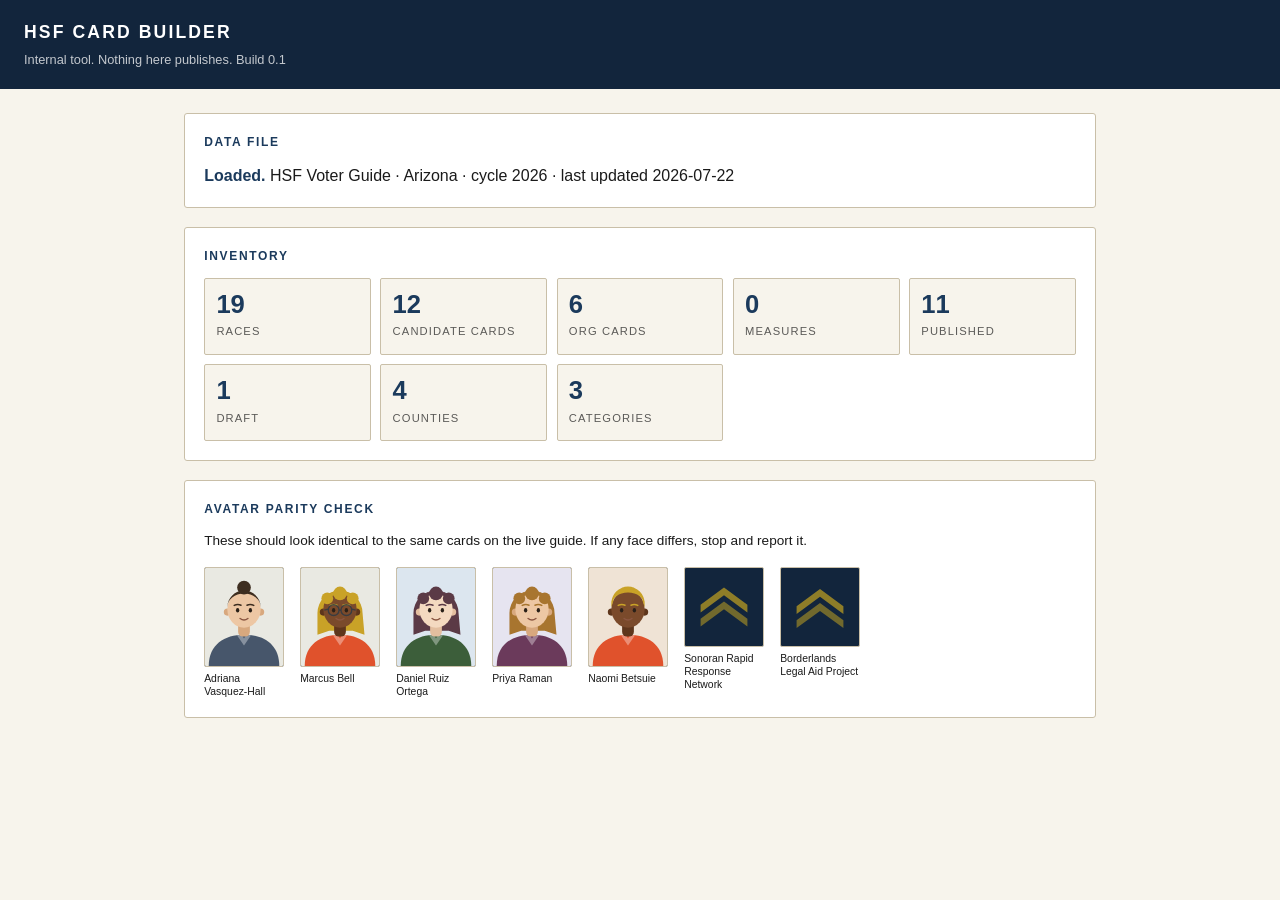
==== builder.html @ 8ab75400 "Add card builder shell" ====
<!DOCTYPE html>
<html lang="en">
<head>
<meta charset="utf-8">
<meta name="viewport" content="width=device-width, initial-scale=1">
<meta name="robots" content="noindex, nofollow">
<title>HSF Card Builder</title>
<style>
  :root {
    --navy-dark:#12253C; --navy:#1B3A5C; --orange:#E0522C;
    --gold:#F5C518; --paper:#F7F4EC; --rule:#C9BFA8; --ink:#1A1A1A;
  }
  * { box-sizing:border-box; }
  body {
    margin:0; background:var(--paper); color:var(--ink);
    font:16px/1.5 -apple-system,BlinkMacSystemFont,"Segoe UI",Roboto,sans-serif;
  }
  header {
    background:var(--navy-dark); color:#fff; padding:1.2rem 1.5rem;
  }
  header h1 { margin:0; font-size:1.1rem; letter-spacing:.12em; text-transform:uppercase; }
  header p { margin:.3rem 0 0; font-size:.8rem; opacity:.75; }
  main { max-width:60rem; margin:0 auto; padding:1.5rem; }
  .panel {
    background:#fff; border:1px solid var(--rule);
    border-radius:3px; padding:1.2rem; margin-bottom:1.2rem;
  }
  .panel h2 {
    margin:0 0 .8rem; font-size:.75rem; letter-spacing:.14em;
    text-transform:uppercase; color:var(--navy);
  }
  .grid { display:grid; grid-template-columns:repeat(auto-fill,minmax(140px,1fr)); gap:.6rem; }
  .stat { background:var(--paper); border:1px solid var(--rule); padding:.7rem; border-radius:2px; }
  .stat b { display:block; font-size:1.6rem; color:var(--navy); line-height:1.1; }
  .stat span { font-size:.7rem; letter-spacing:.1em; text-transform:uppercase; opacity:.7; }
  .faces { display:flex; flex-wrap:wrap; gap:1rem; }
  .face { width:80px; }
  .face .box {
    width:80px; aspect-ratio:4/5; border:1px solid var(--rule);
    overflow:hidden; background:var(--navy); border-radius:2px;
  }
  .face.org .box { aspect-ratio:1/1; background:var(--navy-dark); }
  .face svg { width:100%; height:100%; display:block; }
  .face small { display:block; font-size:.65rem; margin-top:.3rem; line-height:1.25; }
  .err {
    background:#FDECEA; border:1px solid var(--orange);
    padding:1rem; border-radius:3px; color:#7A1D0C;
  }
  code { background:#EFE9DA; padding:.1rem .3rem; border-radius:2px; font-size:.85em; }
</style>
</head>
<body>

<header>
  <h1>HSF Card Builder</h1>
  <p>Internal tool. Nothing here publishes. Build 0.1</p>
</header>

<main>
  <div class="panel">
    <h2>Data file</h2>
    <div id="status">Loading data.json&hellip;</div>
  </div>

  <div class="panel" id="statsPanel" hidden>
    <h2>Inventory</h2>
    <div class="grid" id="stats"></div>
  </div>

  <div class="panel" id="facesPanel" hidden>
    <h2>Avatar parity check</h2>
    <p style="margin:.2rem 0 1rem;font-size:.85rem;">
      These should look identical to the same cards on the live guide.
      If any face differs, stop and report it.
    </p>
    <div class="faces" id="faces"></div>
  </div>
</main>

<script>
(function () {
  "use strict";

  function hashOf(s) {
    var h = 0, i;
    for (i = 0; i < s.length; i++) { h = (h * 31 + s.charCodeAt(i)) & 0x7fffffff; }
    return h;
  }

  var SKIN = [
    ["#F4D9C0","#E3BE9F"],["#EDC7A4","#D8A87E"],["#DCA97C","#C08A5C"],
    ["#C4885A","#A66B41"],["#A2683E","#84502C"],["#7A4A2B","#5E361C"],
    ["#5A3520","#432414"]
  ];
  var HAIRC = ["#241C15","#3E2E20","#6B4A2C","#A8752F","#C9A227","#8E8E8E","#E4E0D8","#5B3A46"];
  var SHIRT = ["#1B3A5C","#E0522C","#2E6E6A","#6B3A5B","#47566B","#B4552C","#3C5E3A"];
  var BG = ["#DCE6EF","#EFE3D5","#E2EBE1","#EEE0E6","#E6E4F0","#E9E9E2"];

  function personAvatar(name) {
    var h = hashOf(name);
    var pick = function (arr, shift) { return arr[(h >> shift) % arr.length]; };
    var skin = pick(SKIN,0), hair = pick(HAIRC,3), shirt = pick(SHIRT,6), bg = pick(BG,9);
    var style = (h >> 12) % 6;
    var glasses = ((h >> 15) % 4) === 0;
    var beard = ((h >> 17) % 5) === 0;
    var s = [];
    s.push('<rect x="0" y="0" width="80" height="100" fill="' + bg + '"/>');
    if (style === 2) s.push('<path d="M18 44 a22 22 0 0 1 44 0 l0 30 l-9 0 l0 -26 a13 13 0 0 0 -26 0 l0 26 l-9 0 z" fill="' + hair + '"/>');
    if (style === 4) s.push('<path d="M17 46 a23 23 0 0 1 46 0 l2 22 l-12 -4 l-24 0 l-12 4 z" fill="' + hair + '"/>');
    s.push('<path d="M4 100 C4 78 20 68 40 68 C60 68 76 78 76 100 Z" fill="' + shirt + '"/>');
    s.push('<path d="M33 69 L40 79 L47 69 L43 67 L40 72 L37 67 Z" fill="#FFFFFF" fill-opacity="0.35"/>');
    s.push('<rect x="34" y="54" width="12" height="16" rx="5" fill="' + skin[1] + '"/>');
    s.push('<circle cx="23" cy="45" r="3.6" fill="' + skin[1] + '"/><circle cx="57" cy="45" r="3.6" fill="' + skin[1] + '"/>');
    s.push('<ellipse cx="40" cy="42" rx="17" ry="19" fill="' + skin[0] + '"/>');
    if (style === 0) s.push('<path d="M23 40 a17 17 0 0 1 34 0 l0 -4 a17 17 0 0 0 -34 0 z M23 40 a17 17 0 0 1 34 0 l-2 -6 a15 15 0 0 0 -30 0 z" fill="' + hair + '"/><path d="M23 38 a17 17 0 0 1 34 0 a17 13 0 0 0 -34 0 z" fill="' + hair + '"/>');
    if (style === 1) s.push('<path d="M23 40 a17 17 0 0 1 34 0 c-4 -8 -12 -6 -22 -10 c-6 -2 -10 4 -12 10 z" fill="' + hair + '"/>');
    if (style === 2) s.push('<path d="M23 39 a17 17 0 0 1 34 0 a17 12 0 0 0 -34 0 z" fill="' + hair + '"/>');
    if (style === 3) s.push('<circle cx="40" cy="20" r="7" fill="' + hair + '"/><path d="M23 40 a17 17 0 0 1 34 0 a17 14 0 0 0 -34 0 z" fill="' + hair + '"/>');
    if (style === 4) s.push('<path d="M23 40 a17 17 0 0 1 34 0 a17 13 0 0 0 -34 0 z" fill="' + hair + '"/><circle cx="27" cy="31" r="6" fill="' + hair + '"/><circle cx="40" cy="26" r="7" fill="' + hair + '"/><circle cx="53" cy="31" r="6" fill="' + hair + '"/>');
    if (style === 5) s.push('<path d="M25 38 a15 15 0 0 1 30 0 a15 7 0 0 0 -30 0 z" fill="' + hair + '" fill-opacity="0.85"/>');
    s.push('<ellipse cx="33.5" cy="43" rx="1.7" ry="2.3" fill="#2A2018"/>');
    s.push('<ellipse cx="46.5" cy="43" rx="1.7" ry="2.3" fill="#2A2018"/>');
    s.push('<path d="M30 38.2 q3.5 -2 7 -0.2" stroke="' + hair + '" stroke-width="1.5" fill="none" stroke-linecap="round"/>');
    s.push('<path d="M43 38 q3.5 -1.8 7 0.2" stroke="' + hair + '" stroke-width="1.5" fill="none" stroke-linecap="round"/>');
    if (beard) s.push('<path d="M25 45 c0 12 7 18 15 18 c8 0 15 -6 15 -18 c0 9 -6 12 -15 12 c-9 0 -15 -3 -15 -12 z" fill="' + hair + '" fill-opacity="0.9"/>');
    s.push('<path d="M36 51.5 q4 3 8 0" stroke="#8A5541" stroke-width="1.5" fill="none" stroke-linecap="round"/>');
    if (glasses) {
      s.push('<g fill="none" stroke="#2F3A45" stroke-width="1.4" stroke-opacity="0.85">' +
        '<circle cx="33.5" cy="43" r="5.5"/><circle cx="46.5" cy="43" r="5.5"/>' +
        '<path d="M39 43 h2"/><path d="M28 42 l-4 1"/><path d="M52 42 l4 1"/></g>');
    }
    return '<svg viewBox="0 0 80 100" preserveAspectRatio="xMidYMid slice" role="presentation">' + s.join("") + "</svg>";
  }

  function orgMark(name) {
    var h = hashOf(name);
    var lift = (h % 5) - 2;
    return (
      '<svg viewBox="0 0 100 100" preserveAspectRatio="xMidYMid meet" role="presentation">' +
        '<g fill="var(--gold)" fill-opacity="0.42">' +
          '<path d="M20 ' + (66+lift) + " L50 " + (44+lift) + " L80 " + (66+lift) + " L80 " + (76+lift) + " L50 " + (54+lift) + " L20 " + (76+lift) + ' Z"/>' +
          '<path d="M20 ' + (48+lift) + " L50 " + (26+lift) + " L80 " + (48+lift) + " L80 " + (58+lift) + " L50 " + (36+lift) + " L20 " + (58+lift) + ' Z" fill-opacity="0.55"/>' +
        "</g>" +
      "</svg>"
    );
  }

  function el(id) { return document.getElementById(id); }

  function esc(t) {
    return String(t).replace(/[&<>"]/g, function (c) {
      return { "&":"&amp;", "<":"&lt;", ">":"&gt;", '"':"&quot;" }[c];
    });
  }

  function stat(n, label) {
    return '<div class="stat"><b>' + n + '</b><span>' + label + '</span></div>';
  }

  function render(d) {
    el("status").innerHTML =
      '<strong style="color:#1B3A5C;">Loaded.</strong> ' +
      esc(d.settings.guide_name) + " &middot; " +
      esc(d.settings.state) + " &middot; cycle " + esc(d.settings.cycle) +
      " &middot; last updated " + esc(d.settings.last_updated);

    var entries = d.entries || [];
    var orgs = d.organizations || [];
    var pub = entries.filter(function (e) { return e.status === "published"; }).length;
    var draft = entries.filter(function (e) { return e.status === "draft"; }).length;

    el("stats").innerHTML =
      stat((d.races || []).length, "Races") +
      stat(entries.length, "Candidate cards") +
      stat(orgs.length, "Org cards") +
      stat((d.measures || []).length, "Measures") +
      stat(pub, "Published") +
      stat(draft, "Draft") +
      stat((d.counties || []).length, "Counties") +
      stat((d.categories || []).length, "Categories");
    el("statsPanel").hidden = false;

    var html = "";
    entries.slice(0, 5).forEach(function (e) {
      html += '<div class="face"><div class="box">' + personAvatar(e.name) +
              "</div><small>" + esc(e.name) + "</small></div>";
    });
    orgs.slice(0, 2).forEach(function (o) {
      html += '<div class="face org"><div class="box">' + orgMark(o.name) +
              "</div><small>" + esc(o.name) + "</small></div>";
    });
    el("faces").innerHTML = html;
    el("facesPanel").hidden = false;
  }

  fetch("data.json?t=" + Date.now())
    .then(function (r) {
      if (!r.ok) { throw new Error("HTTP " + r.status); }
      return r.json();
    })
    .then(render)
    .catch(function (err) {
      el("status").innerHTML =
        '<div class="err"><strong>Could not load data.json.</strong><br>' +
        esc(err.message) + "<br><br>If this page was opened from disk, that is the cause. " +
        "The builder must be viewed over http, not as a local file.</div>";
    });
})();
</script>
</body>
</html>
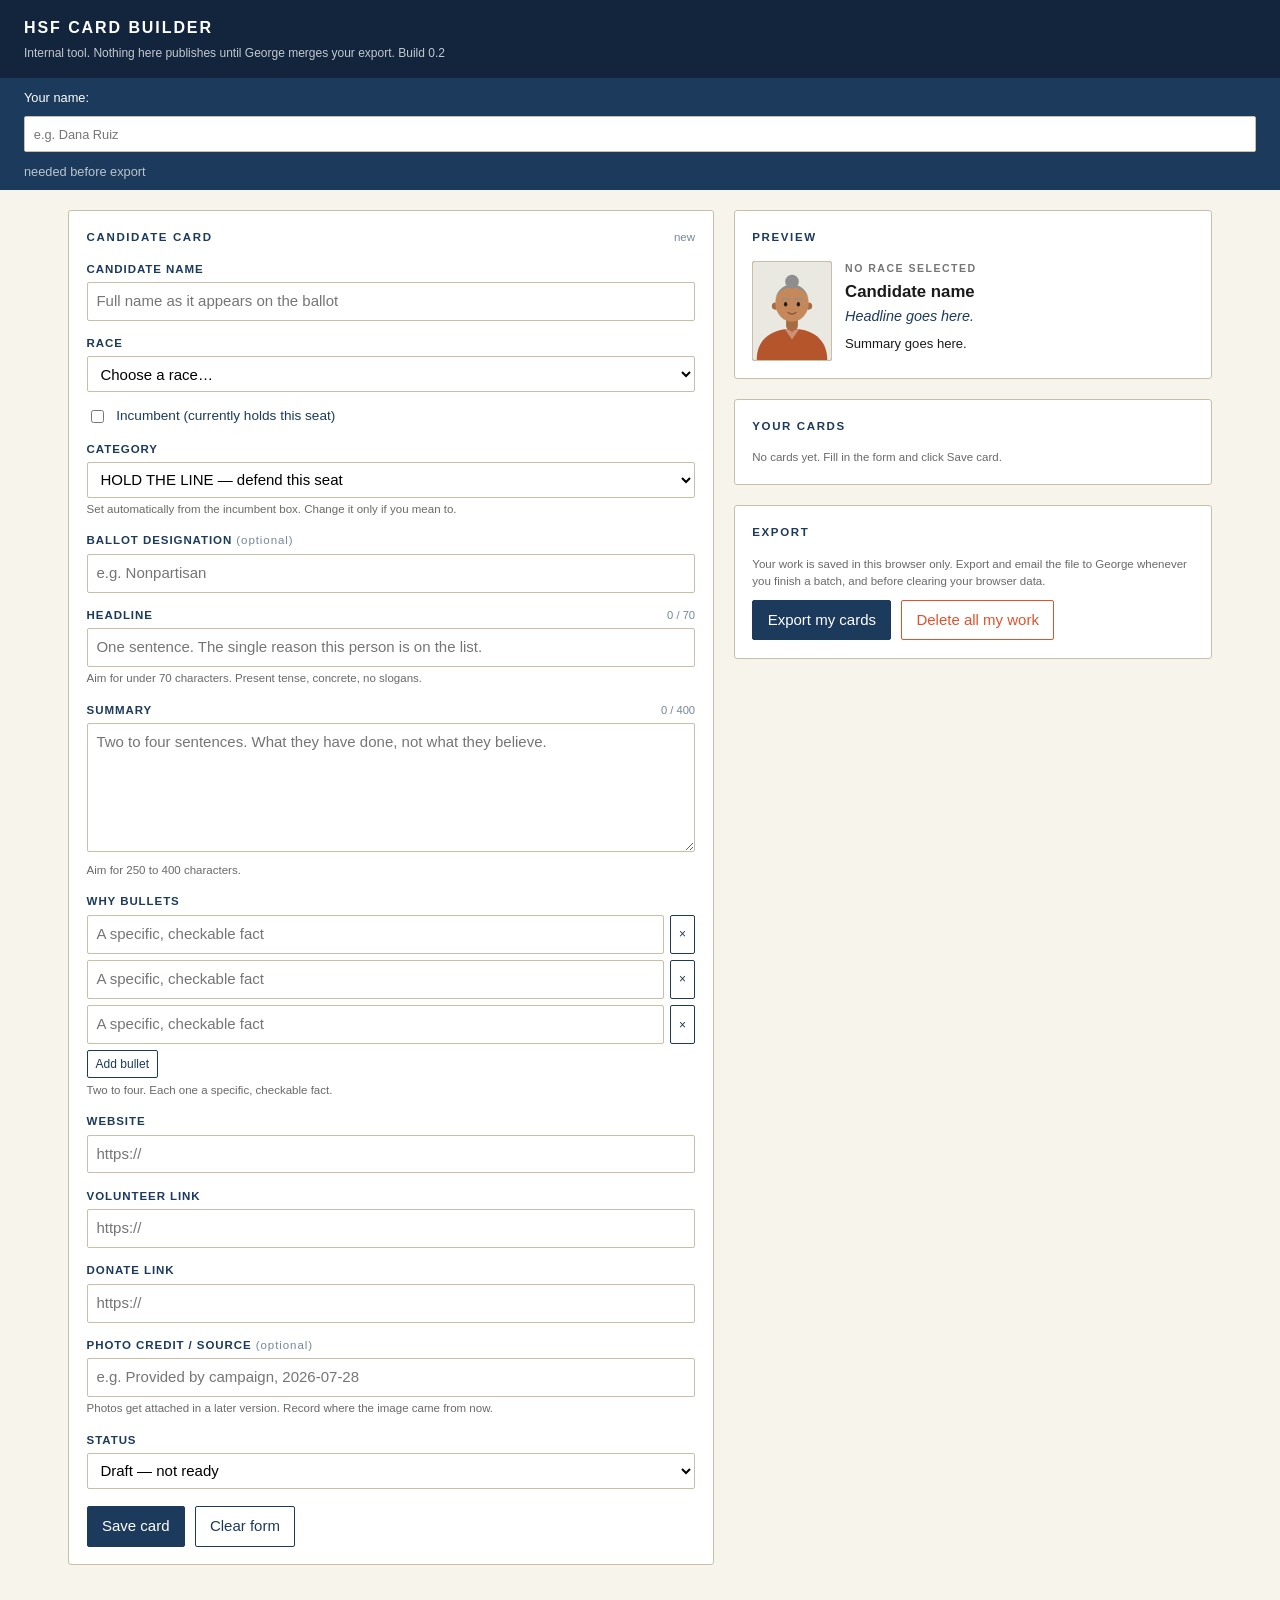
==== commit a8321545: "Builder: candidate card form, preview, export" ====
--- a/builder.html
+++ b/builder.html
@@ -9,43 +9,96 @@
   :root {
     --navy-dark:#12253C; --navy:#1B3A5C; --orange:#E0522C;
     --gold:#F5C518; --paper:#F7F4EC; --rule:#C9BFA8; --ink:#1A1A1A;
+    --ok:#2E6E4F;
   }
   * { box-sizing:border-box; }
   body {
     margin:0; background:var(--paper); color:var(--ink);
-    font:16px/1.5 -apple-system,BlinkMacSystemFont,"Segoe UI",Roboto,sans-serif;
-  }
-  header {
-    background:var(--navy-dark); color:#fff; padding:1.2rem 1.5rem;
-  }
-  header h1 { margin:0; font-size:1.1rem; letter-spacing:.12em; text-transform:uppercase; }
-  header p { margin:.3rem 0 0; font-size:.8rem; opacity:.75; }
-  main { max-width:60rem; margin:0 auto; padding:1.5rem; }
+    font:15px/1.5 -apple-system,BlinkMacSystemFont,"Segoe UI",Roboto,sans-serif;
+  }
+  header { background:var(--navy-dark); color:#fff; padding:1rem 1.5rem; }
+  header h1 { margin:0; font-size:1rem; letter-spacing:.12em; text-transform:uppercase; }
+  header p { margin:.25rem 0 0; font-size:.75rem; opacity:.75; }
+
+  .who {
+    background:var(--navy); color:#fff; padding:.6rem 1.5rem;
+    display:flex; gap:.6rem; align-items:center; flex-wrap:wrap; font-size:.8rem;
+  }
+  .who input { padding:.35rem .5rem; border:0; border-radius:2px; font:inherit; min-width:14rem; }
+
+  main { max-width:74rem; margin:0 auto; padding:1.25rem; }
+  .cols { display:grid; grid-template-columns:1fr; gap:1.25rem; }
+  @media (min-width:60rem) { .cols { grid-template-columns:1.35fr 1fr; align-items:start; } }
+
   .panel {
     background:#fff; border:1px solid var(--rule);
-    border-radius:3px; padding:1.2rem; margin-bottom:1.2rem;
+    border-radius:3px; padding:1.1rem; margin-bottom:1.25rem;
   }
   .panel h2 {
-    margin:0 0 .8rem; font-size:.75rem; letter-spacing:.14em;
+    margin:0 0 .9rem; font-size:.72rem; letter-spacing:.14em;
     text-transform:uppercase; color:var(--navy);
   }
-  .grid { display:grid; grid-template-columns:repeat(auto-fill,minmax(140px,1fr)); gap:.6rem; }
-  .stat { background:var(--paper); border:1px solid var(--rule); padding:.7rem; border-radius:2px; }
-  .stat b { display:block; font-size:1.6rem; color:var(--navy); line-height:1.1; }
-  .stat span { font-size:.7rem; letter-spacing:.1em; text-transform:uppercase; opacity:.7; }
-  .faces { display:flex; flex-wrap:wrap; gap:1rem; }
-  .face { width:80px; }
-  .face .box {
-    width:80px; aspect-ratio:4/5; border:1px solid var(--rule);
-    overflow:hidden; background:var(--navy); border-radius:2px;
-  }
-  .face.org .box { aspect-ratio:1/1; background:var(--navy-dark); }
-  .face svg { width:100%; height:100%; display:block; }
-  .face small { display:block; font-size:.65rem; margin-top:.3rem; line-height:1.25; }
-  .err {
-    background:#FDECEA; border:1px solid var(--orange);
-    padding:1rem; border-radius:3px; color:#7A1D0C;
-  }
+  .panel h2 .sub { float:right; letter-spacing:0; text-transform:none; opacity:.6; font-weight:400; }
+
+  label { display:block; font-size:.72rem; letter-spacing:.08em; text-transform:uppercase;
+          color:var(--navy); margin:.9rem 0 .25rem; font-weight:700; }
+  label:first-of-type { margin-top:0; }
+  input[type=text], input[type=url], input[type=number], select, textarea {
+    width:100%; padding:.45rem .55rem; border:1px solid var(--rule);
+    border-radius:2px; font:inherit; background:#fff;
+  }
+  textarea { resize:vertical; }
+  .row { display:flex; gap:.6rem; align-items:center; }
+  .row input[type=checkbox] { width:auto; }
+  .row label { margin:0; text-transform:none; letter-spacing:0; font-size:.85rem; font-weight:400; }
+  .hint { font-size:.72rem; opacity:.65; margin:.2rem 0 0; }
+  .count { font-size:.7rem; opacity:.6; float:right; font-weight:400; letter-spacing:0; text-transform:none; }
+  .count.over { color:var(--orange); opacity:1; font-weight:700; }
+
+  button {
+    font:inherit; padding:.5rem .9rem; border-radius:2px; cursor:pointer;
+    border:1px solid var(--navy); background:var(--navy); color:#fff;
+  }
+  button.ghost { background:#fff; color:var(--navy); }
+  button.danger { border-color:var(--orange); background:#fff; color:var(--orange); }
+  button.sm { padding:.25rem .5rem; font-size:.75rem; }
+  .actions { margin-top:1.1rem; display:flex; gap:.6rem; flex-wrap:wrap; }
+
+  .newrace { border:1px dashed var(--rule); padding:.9rem; margin-top:.6rem; background:var(--paper); border-radius:2px; }
+  .cty { display:flex; gap:.9rem; flex-wrap:wrap; margin-top:.3rem; }
+  .cty label { margin:0; text-transform:none; letter-spacing:0; font-weight:400; font-size:.85rem; }
+
+  .bullet { display:flex; gap:.4rem; margin-bottom:.4rem; }
+  .bullet input { flex:1; }
+
+  .cardlist { list-style:none; margin:0; padding:0; }
+  .cardlist li {
+    border:1px solid var(--rule); border-radius:2px; padding:.55rem .7rem;
+    margin-bottom:.5rem; display:flex; gap:.6rem; align-items:center;
+  }
+  .cardlist .nm { flex:1; min-width:0; }
+  .cardlist .nm b { display:block; font-size:.9rem; }
+  .cardlist .nm span { font-size:.72rem; opacity:.65; }
+  .tag { font-size:.62rem; letter-spacing:.1em; text-transform:uppercase; padding:.15rem .35rem;
+         border-radius:2px; font-weight:700; }
+  .tag.hold { background:var(--navy); color:#fff; }
+  .tag.seize { background:var(--orange); color:#fff; }
+  .tag.draft { background:#EFE9DA; color:#6b6152; }
+
+  .prev { display:flex; gap:.8rem; }
+  .prevpic { flex:0 0 auto; width:80px; aspect-ratio:4/5; border:1px solid var(--rule);
+             overflow:hidden; background:var(--navy); border-radius:2px; }
+  .prevpic svg, .prevpic img { width:100%; height:100%; display:block; object-fit:cover; object-position:50% 20%; }
+  .prevbody { min-width:0; }
+  .prevrace { font-size:.66rem; font-weight:800; letter-spacing:.14em; text-transform:uppercase; opacity:.6; }
+  .prevname { font-size:1.05rem; font-weight:800; margin:.15rem 0; }
+  .prevhead { font-size:.9rem; font-style:italic; color:var(--navy); margin:0 0 .4rem; }
+  .prevsum { font-size:.82rem; margin:0 0 .4rem; }
+  .prevbul { margin:0; padding-left:1.1rem; font-size:.78rem; }
+
+  .msg { padding:.6rem .8rem; border-radius:2px; margin-bottom:.9rem; font-size:.85rem; }
+  .msg.err { background:#FDECEA; border:1px solid var(--orange); color:#7A1D0C; }
+  .msg.ok  { background:#E8F3EC; border:1px solid var(--ok); color:#1E4A35; }
   code { background:#EFE9DA; padding:.1rem .3rem; border-radius:2px; font-size:.85em; }
 </style>
 </head>
@@ -53,159 +106,123 @@
 
 <header>
   <h1>HSF Card Builder</h1>
-  <p>Internal tool. Nothing here publishes. Build 0.1</p>
+  <p>Internal tool. Nothing here publishes until George merges your export. Build 0.2</p>
 </header>
 
+<div class="who">
+  <span>Your name:</span>
+  <input type="text" id="volunteer" placeholder="e.g. Dana Ruiz" autocomplete="off">
+  <span id="whoNote" style="opacity:.7;"></span>
+</div>
+
 <main>
-  <div class="panel">
-    <h2>Data file</h2>
-    <div id="status">Loading data.json&hellip;</div>
-  </div>
-
-  <div class="panel" id="statsPanel" hidden>
-    <h2>Inventory</h2>
-    <div class="grid" id="stats"></div>
-  </div>
-
-  <div class="panel" id="facesPanel" hidden>
-    <h2>Avatar parity check</h2>
-    <p style="margin:.2rem 0 1rem;font-size:.85rem;">
-      These should look identical to the same cards on the live guide.
-      If any face differs, stop and report it.
-    </p>
-    <div class="faces" id="faces"></div>
+  <div id="boot" class="panel">Loading data.json&hellip;</div>
+
+  <div class="cols" id="app" hidden>
+    <div>
+      <div class="panel">
+        <h2>Candidate card <span class="sub" id="modeNote">new</span></h2>
+        <div id="formMsg"></div>
+
+        <label for="f_name">Candidate name</label>
+        <input type="text" id="f_name" autocomplete="off" placeholder="Full name as it appears on the ballot">
+
+        <label for="f_race">Race</label>
+        <select id="f_race"></select>
+        <div class="newrace" id="newRace" hidden>
+          <label for="r_office">Office</label>
+          <input type="text" id="r_office" placeholder="e.g. Pima County Sheriff">
+          <label for="r_level">Level</label>
+          <select id="r_level"></select>
+          <label for="r_district">District <span style="font-weight:400;text-transform:none;opacity:.6;">(leave blank if none)</span></label>
+          <input type="text" id="r_district" placeholder="e.g. Legislative District 17">
+          <label>Counties</label>
+          <div class="cty" id="r_counties"></div>
+          <label for="r_seats">Seats open</label>
+          <input type="number" id="r_seats" value="1" min="1" max="10" style="width:6rem;">
+          <p class="hint">New races are flagged for George to review before publishing.</p>
+        </div>
+
+        <div class="row" style="margin-top:.9rem;">
+          <input type="checkbox" id="f_incumbent">
+          <label for="f_incumbent">Incumbent (currently holds this seat)</label>
+        </div>
+
+        <label for="f_category">Category</label>
+        <select id="f_category">
+          <option value="hold_the_line">HOLD THE LINE &mdash; defend this seat</option>
+          <option value="seize_new_ground">SEIZE NEW GROUND &mdash; challenger</option>
+        </select>
+        <p class="hint">Set automatically from the incumbent box. Change it only if you mean to.</p>
+
+        <label for="f_designation">Ballot designation <span style="font-weight:400;text-transform:none;opacity:.6;">(optional)</span></label>
+        <input type="text" id="f_designation" placeholder="e.g. Nonpartisan">
+
+        <label for="f_headline">Headline <span class="count" id="c_headline"></span></label>
+        <input type="text" id="f_headline" placeholder="One sentence. The single reason this person is on the list.">
+        <p class="hint">Aim for under 70 characters. Present tense, concrete, no slogans.</p>
+
+        <label for="f_summary">Summary <span class="count" id="c_summary"></span></label>
+        <textarea id="f_summary" rows="5" placeholder="Two to four sentences. What they have done, not what they believe."></textarea>
+        <p class="hint">Aim for 250 to 400 characters.</p>
+
+        <label>Why bullets</label>
+        <div id="bullets"></div>
+        <button type="button" class="ghost sm" id="addBullet">Add bullet</button>
+        <p class="hint">Two to four. Each one a specific, checkable fact.</p>
+
+        <label for="f_website">Website</label>
+        <input type="url" id="f_website" placeholder="https://">
+        <label for="f_volunteer">Volunteer link</label>
+        <input type="url" id="f_volunteer" placeholder="https://">
+        <label for="f_donate">Donate link</label>
+        <input type="url" id="f_donate" placeholder="https://">
+
+        <label for="f_credit">Photo credit / source <span style="font-weight:400;text-transform:none;opacity:.6;">(optional)</span></label>
+        <input type="text" id="f_credit" placeholder="e.g. Provided by campaign, 2026-07-28">
+        <p class="hint">Photos get attached in a later version. Record where the image came from now.</p>
+
+        <label for="f_status">Status</label>
+        <select id="f_status">
+          <option value="draft">Draft &mdash; not ready</option>
+          <option value="published">Ready to publish</option>
+        </select>
+
+        <div class="actions">
+          <button type="button" id="saveCard">Save card</button>
+          <button type="button" class="ghost" id="clearForm">Clear form</button>
+        </div>
+      </div>
+    </div>
+
+    <div>
+      <div class="panel">
+        <h2>Preview</h2>
+        <div id="preview" class="prev"></div>
+      </div>
+
+      <div class="panel">
+        <h2>Your cards <span class="sub" id="cardCount"></span></h2>
+        <ul class="cardlist" id="cardlist"></ul>
+        <p class="hint" id="emptyNote">No cards yet. Fill in the form and click Save card.</p>
+      </div>
+
+      <div class="panel">
+        <h2>Export</h2>
+        <p class="hint" style="margin-top:0;">
+          Your work is saved in this browser only. Export and email the file to George
+          whenever you finish a batch, and before clearing your browser data.
+        </p>
+        <div class="actions" style="margin-top:.6rem;">
+          <button type="button" id="exportBtn">Export my cards</button>
+          <button type="button" class="danger" id="wipeBtn">Delete all my work</button>
+        </div>
+        <div id="exportMsg"></div>
+      </div>
+    </div>
   </div>
 </main>
 
-<script>
-(function () {
-  "use strict";
-
-  function hashOf(s) {
-    var h = 0, i;
-    for (i = 0; i < s.length; i++) { h = (h * 31 + s.charCodeAt(i)) & 0x7fffffff; }
-    return h;
-  }
-
-  var SKIN = [
-    ["#F4D9C0","#E3BE9F"],["#EDC7A4","#D8A87E"],["#DCA97C","#C08A5C"],
-    ["#C4885A","#A66B41"],["#A2683E","#84502C"],["#7A4A2B","#5E361C"],
-    ["#5A3520","#432414"]
-  ];
-  var HAIRC = ["#241C15","#3E2E20","#6B4A2C","#A8752F","#C9A227","#8E8E8E","#E4E0D8","#5B3A46"];
-  var SHIRT = ["#1B3A5C","#E0522C","#2E6E6A","#6B3A5B","#47566B","#B4552C","#3C5E3A"];
-  var BG = ["#DCE6EF","#EFE3D5","#E2EBE1","#EEE0E6","#E6E4F0","#E9E9E2"];
-
-  function personAvatar(name) {
-    var h = hashOf(name);
-    var pick = function (arr, shift) { return arr[(h >> shift) % arr.length]; };
-    var skin = pick(SKIN,0), hair = pick(HAIRC,3), shirt = pick(SHIRT,6), bg = pick(BG,9);
-    var style = (h >> 12) % 6;
-    var glasses = ((h >> 15) % 4) === 0;
-    var beard = ((h >> 17) % 5) === 0;
-    var s = [];
-    s.push('<rect x="0" y="0" width="80" height="100" fill="' + bg + '"/>');
-    if (style === 2) s.push('<path d="M18 44 a22 22 0 0 1 44 0 l0 30 l-9 0 l0 -26 a13 13 0 0 0 -26 0 l0 26 l-9 0 z" fill="' + hair + '"/>');
-    if (style === 4) s.push('<path d="M17 46 a23 23 0 0 1 46 0 l2 22 l-12 -4 l-24 0 l-12 4 z" fill="' + hair + '"/>');
-    s.push('<path d="M4 100 C4 78 20 68 40 68 C60 68 76 78 76 100 Z" fill="' + shirt + '"/>');
-    s.push('<path d="M33 69 L40 79 L47 69 L43 67 L40 72 L37 67 Z" fill="#FFFFFF" fill-opacity="0.35"/>');
-    s.push('<rect x="34" y="54" width="12" height="16" rx="5" fill="' + skin[1] + '"/>');
-    s.push('<circle cx="23" cy="45" r="3.6" fill="' + skin[1] + '"/><circle cx="57" cy="45" r="3.6" fill="' + skin[1] + '"/>');
-    s.push('<ellipse cx="40" cy="42" rx="17" ry="19" fill="' + skin[0] + '"/>');
-    if (style === 0) s.push('<path d="M23 40 a17 17 0 0 1 34 0 l0 -4 a17 17 0 0 0 -34 0 z M23 40 a17 17 0 0 1 34 0 l-2 -6 a15 15 0 0 0 -30 0 z" fill="' + hair + '"/><path d="M23 38 a17 17 0 0 1 34 0 a17 13 0 0 0 -34 0 z" fill="' + hair + '"/>');
-    if (style === 1) s.push('<path d="M23 40 a17 17 0 0 1 34 0 c-4 -8 -12 -6 -22 -10 c-6 -2 -10 4 -12 10 z" fill="' + hair + '"/>');
-    if (style === 2) s.push('<path d="M23 39 a17 17 0 0 1 34 0 a17 12 0 0 0 -34 0 z" fill="' + hair + '"/>');
-    if (style === 3) s.push('<circle cx="40" cy="20" r="7" fill="' + hair + '"/><path d="M23 40 a17 17 0 0 1 34 0 a17 14 0 0 0 -34 0 z" fill="' + hair + '"/>');
-    if (style === 4) s.push('<path d="M23 40 a17 17 0 0 1 34 0 a17 13 0 0 0 -34 0 z" fill="' + hair + '"/><circle cx="27" cy="31" r="6" fill="' + hair + '"/><circle cx="40" cy="26" r="7" fill="' + hair + '"/><circle cx="53" cy="31" r="6" fill="' + hair + '"/>');
-    if (style === 5) s.push('<path d="M25 38 a15 15 0 0 1 30 0 a15 7 0 0 0 -30 0 z" fill="' + hair + '" fill-opacity="0.85"/>');
-    s.push('<ellipse cx="33.5" cy="43" rx="1.7" ry="2.3" fill="#2A2018"/>');
-    s.push('<ellipse cx="46.5" cy="43" rx="1.7" ry="2.3" fill="#2A2018"/>');
-    s.push('<path d="M30 38.2 q3.5 -2 7 -0.2" stroke="' + hair + '" stroke-width="1.5" fill="none" stroke-linecap="round"/>');
-    s.push('<path d="M43 38 q3.5 -1.8 7 0.2" stroke="' + hair + '" stroke-width="1.5" fill="none" stroke-linecap="round"/>');
-    if (beard) s.push('<path d="M25 45 c0 12 7 18 15 18 c8 0 15 -6 15 -18 c0 9 -6 12 -15 12 c-9 0 -15 -3 -15 -12 z" fill="' + hair + '" fill-opacity="0.9"/>');
-    s.push('<path d="M36 51.5 q4 3 8 0" stroke="#8A5541" stroke-width="1.5" fill="none" stroke-linecap="round"/>');
-    if (glasses) {
-      s.push('<g fill="none" stroke="#2F3A45" stroke-width="1.4" stroke-opacity="0.85">' +
-        '<circle cx="33.5" cy="43" r="5.5"/><circle cx="46.5" cy="43" r="5.5"/>' +
-        '<path d="M39 43 h2"/><path d="M28 42 l-4 1"/><path d="M52 42 l4 1"/></g>');
-    }
-    return '<svg viewBox="0 0 80 100" preserveAspectRatio="xMidYMid slice" role="presentation">' + s.join("") + "</svg>";
-  }
-
-  function orgMark(name) {
-    var h = hashOf(name);
-    var lift = (h % 5) - 2;
-    return (
-      '<svg viewBox="0 0 100 100" preserveAspectRatio="xMidYMid meet" role="presentation">' +
-        '<g fill="var(--gold)" fill-opacity="0.42">' +
-          '<path d="M20 ' + (66+lift) + " L50 " + (44+lift) + " L80 " + (66+lift) + " L80 " + (76+lift) + " L50 " + (54+lift) + " L20 " + (76+lift) + ' Z"/>' +
-          '<path d="M20 ' + (48+lift) + " L50 " + (26+lift) + " L80 " + (48+lift) + " L80 " + (58+lift) + " L50 " + (36+lift) + " L20 " + (58+lift) + ' Z" fill-opacity="0.55"/>' +
-        "</g>" +
-      "</svg>"
-    );
-  }
-
-  function el(id) { return document.getElementById(id); }
-
-  function esc(t) {
-    return String(t).replace(/[&<>"]/g, function (c) {
-      return { "&":"&amp;", "<":"&lt;", ">":"&gt;", '"':"&quot;" }[c];
-    });
-  }
-
-  function stat(n, label) {
-    return '<div class="stat"><b>' + n + '</b><span>' + label + '</span></div>';
-  }
-
-  function render(d) {
-    el("status").innerHTML =
-      '<strong style="color:#1B3A5C;">Loaded.</strong> ' +
-      esc(d.settings.guide_name) + " &middot; " +
-      esc(d.settings.state) + " &middot; cycle " + esc(d.settings.cycle) +
-      " &middot; last updated " + esc(d.settings.last_updated);
-
-    var entries = d.entries || [];
-    var orgs = d.organizations || [];
-    var pub = entries.filter(function (e) { return e.status === "published"; }).length;
-    var draft = entries.filter(function (e) { return e.status === "draft"; }).length;
-
-    el("stats").innerHTML =
-      stat((d.races || []).length, "Races") +
-      stat(entries.length, "Candidate cards") +
-      stat(orgs.length, "Org cards") +
-      stat((d.measures || []).length, "Measures") +
-      stat(pub, "Published") +
-      stat(draft, "Draft") +
-      stat((d.counties || []).length, "Counties") +
-      stat((d.categories || []).length, "Categories");
-    el("statsPanel").hidden = false;
-
-    var html = "";
-    entries.slice(0, 5).forEach(function (e) {
-      html += '<div class="face"><div class="box">' + personAvatar(e.name) +
-              "</div><small>" + esc(e.name) + "</small></div>";
-    });
-    orgs.slice(0, 2).forEach(function (o) {
-      html += '<div class="face org"><div class="box">' + orgMark(o.name) +
-              "</div><small>" + esc(o.name) + "</small></div>";
-    });
-    el("faces").innerHTML = html;
-    el("facesPanel").hidden = false;
-  }
-
-  fetch("data.json?t=" + Date.now())
-    .then(function (r) {
-      if (!r.ok) { throw new Error("HTTP " + r.status); }
-      return r.json();
-    })
-    .then(render)
-    .catch(function (err) {
-      el("status").innerHTML =
-        '<div class="err"><strong>Could not load data.json.</strong><br>' +
-        esc(err.message) + "<br><br>If this page was opened from disk, that is the cause. " +
-        "The builder must be viewed over http, not as a local file.</div>";
-    });
-})();
-</script>
+<script src="builder.js"></script>
 </body>
 </html>
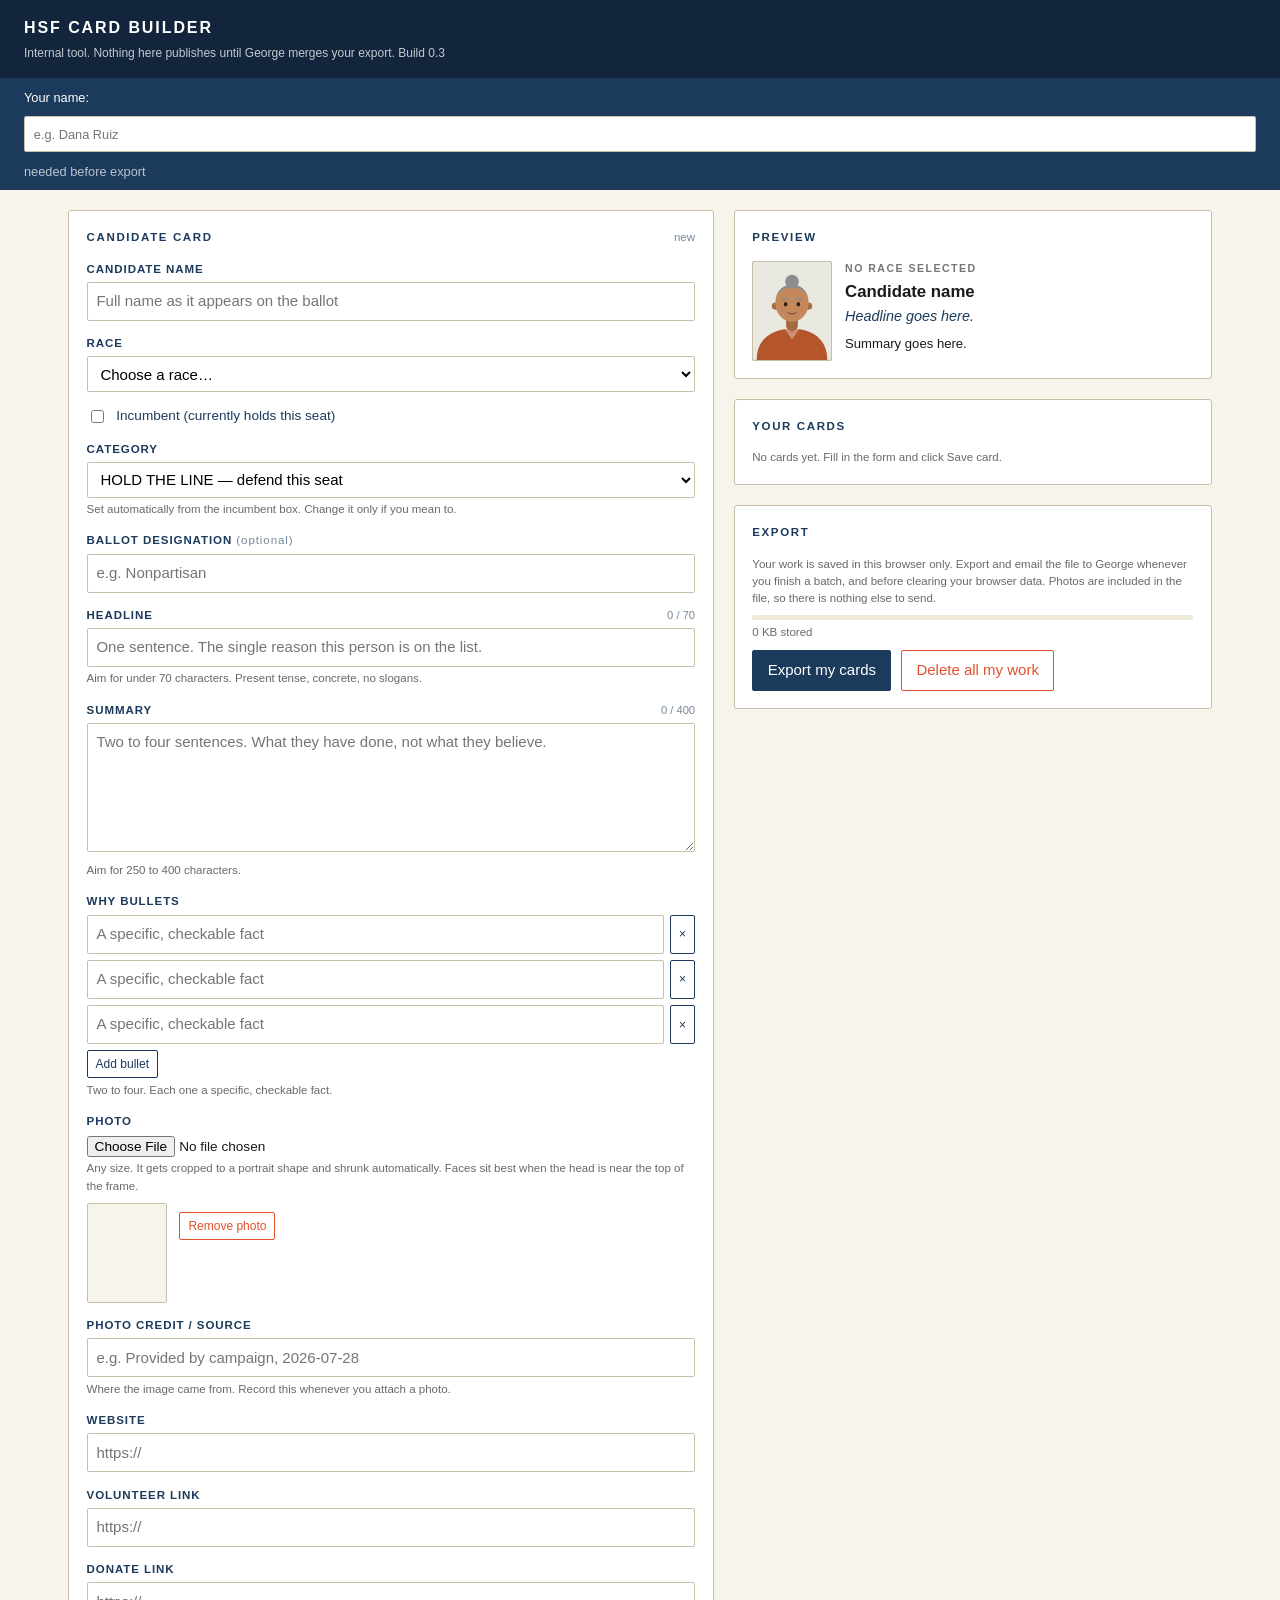
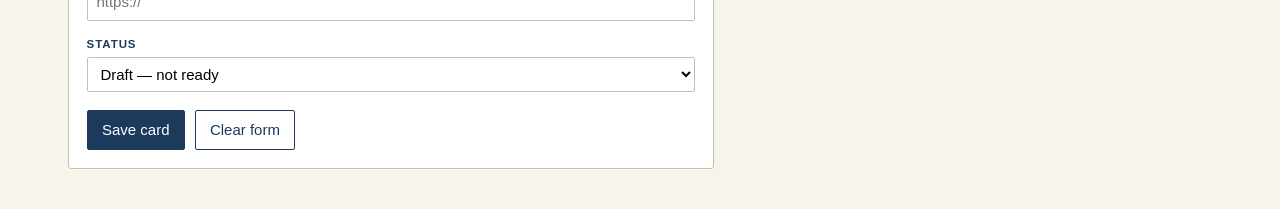
==== commit 65693f9f: "Builder: photo capture, resize, storage meter" ====
--- a/builder.html
+++ b/builder.html
@@ -47,6 +47,7 @@
     width:100%; padding:.45rem .55rem; border:1px solid var(--rule);
     border-radius:2px; font:inherit; background:#fff;
   }
+  input[type=file] { font-size:.85rem; }
   textarea { resize:vertical; }
   .row { display:flex; gap:.6rem; align-items:center; }
   .row input[type=checkbox] { width:auto; }
@@ -70,6 +71,11 @@
 
   .bullet { display:flex; gap:.4rem; margin-bottom:.4rem; }
   .bullet input { flex:1; }
+
+  .photorow { display:flex; gap:.8rem; align-items:flex-start; margin-top:.5rem; }
+  .photothumb { flex:0 0 auto; width:80px; aspect-ratio:4/5; border:1px solid var(--rule);
+                overflow:hidden; background:var(--paper); border-radius:2px; }
+  .photothumb img { width:100%; height:100%; display:block; object-fit:cover; }
 
   .cardlist { list-style:none; margin:0; padding:0; }
   .cardlist li {
@@ -84,6 +90,7 @@
   .tag.hold { background:var(--navy); color:#fff; }
   .tag.seize { background:var(--orange); color:#fff; }
   .tag.draft { background:#EFE9DA; color:#6b6152; }
+  .tag.pic { background:var(--ok); color:#fff; }
 
   .prev { display:flex; gap:.8rem; }
   .prevpic { flex:0 0 auto; width:80px; aspect-ratio:4/5; border:1px solid var(--rule);
@@ -99,6 +106,9 @@
   .msg { padding:.6rem .8rem; border-radius:2px; margin-bottom:.9rem; font-size:.85rem; }
   .msg.err { background:#FDECEA; border:1px solid var(--orange); color:#7A1D0C; }
   .msg.ok  { background:#E8F3EC; border:1px solid var(--ok); color:#1E4A35; }
+  .meter { height:5px; background:#EFE9DA; border-radius:3px; overflow:hidden; margin-top:.5rem; }
+  .meter i { display:block; height:100%; background:var(--ok); }
+  .meter.warn i { background:var(--orange); }
   code { background:#EFE9DA; padding:.1rem .3rem; border-radius:2px; font-size:.85em; }
 </style>
 </head>
@@ -106,7 +116,7 @@
 
 <header>
   <h1>HSF Card Builder</h1>
-  <p>Internal tool. Nothing here publishes until George merges your export. Build 0.2</p>
+  <p>Internal tool. Nothing here publishes until George merges your export. Build 0.3</p>
 </header>
 
 <div class="who">
@@ -171,6 +181,22 @@
         <button type="button" class="ghost sm" id="addBullet">Add bullet</button>
         <p class="hint">Two to four. Each one a specific, checkable fact.</p>
 
+        <label for="f_photo">Photo</label>
+        <input type="file" id="f_photo" accept="image/*">
+        <p class="hint">Any size. It gets cropped to a portrait shape and shrunk automatically.
+           Faces sit best when the head is near the top of the frame.</p>
+        <div class="photorow" id="photoRow" hidden>
+          <div class="photothumb" id="photoThumb"></div>
+          <div>
+            <div id="photoInfo" class="hint" style="opacity:1;"></div>
+            <button type="button" class="danger sm" id="removePhoto" style="margin-top:.4rem;">Remove photo</button>
+          </div>
+        </div>
+
+        <label for="f_credit">Photo credit / source</label>
+        <input type="text" id="f_credit" placeholder="e.g. Provided by campaign, 2026-07-28">
+        <p class="hint">Where the image came from. Record this whenever you attach a photo.</p>
+
         <label for="f_website">Website</label>
         <input type="url" id="f_website" placeholder="https://">
         <label for="f_volunteer">Volunteer link</label>
@@ -178,10 +204,6 @@
         <label for="f_donate">Donate link</label>
         <input type="url" id="f_donate" placeholder="https://">
 
-        <label for="f_credit">Photo credit / source <span style="font-weight:400;text-transform:none;opacity:.6;">(optional)</span></label>
-        <input type="text" id="f_credit" placeholder="e.g. Provided by campaign, 2026-07-28">
-        <p class="hint">Photos get attached in a later version. Record where the image came from now.</p>
-
         <label for="f_status">Status</label>
         <select id="f_status">
           <option value="draft">Draft &mdash; not ready</option>
@@ -212,7 +234,10 @@
         <p class="hint" style="margin-top:0;">
           Your work is saved in this browser only. Export and email the file to George
           whenever you finish a batch, and before clearing your browser data.
+          Photos are included in the file, so there is nothing else to send.
         </p>
+        <div class="meter" id="meter"><i style="width:0"></i></div>
+        <div class="hint" id="meterNote"></div>
         <div class="actions" style="margin-top:.6rem;">
           <button type="button" id="exportBtn">Export my cards</button>
           <button type="button" class="danger" id="wipeBtn">Delete all my work</button>
